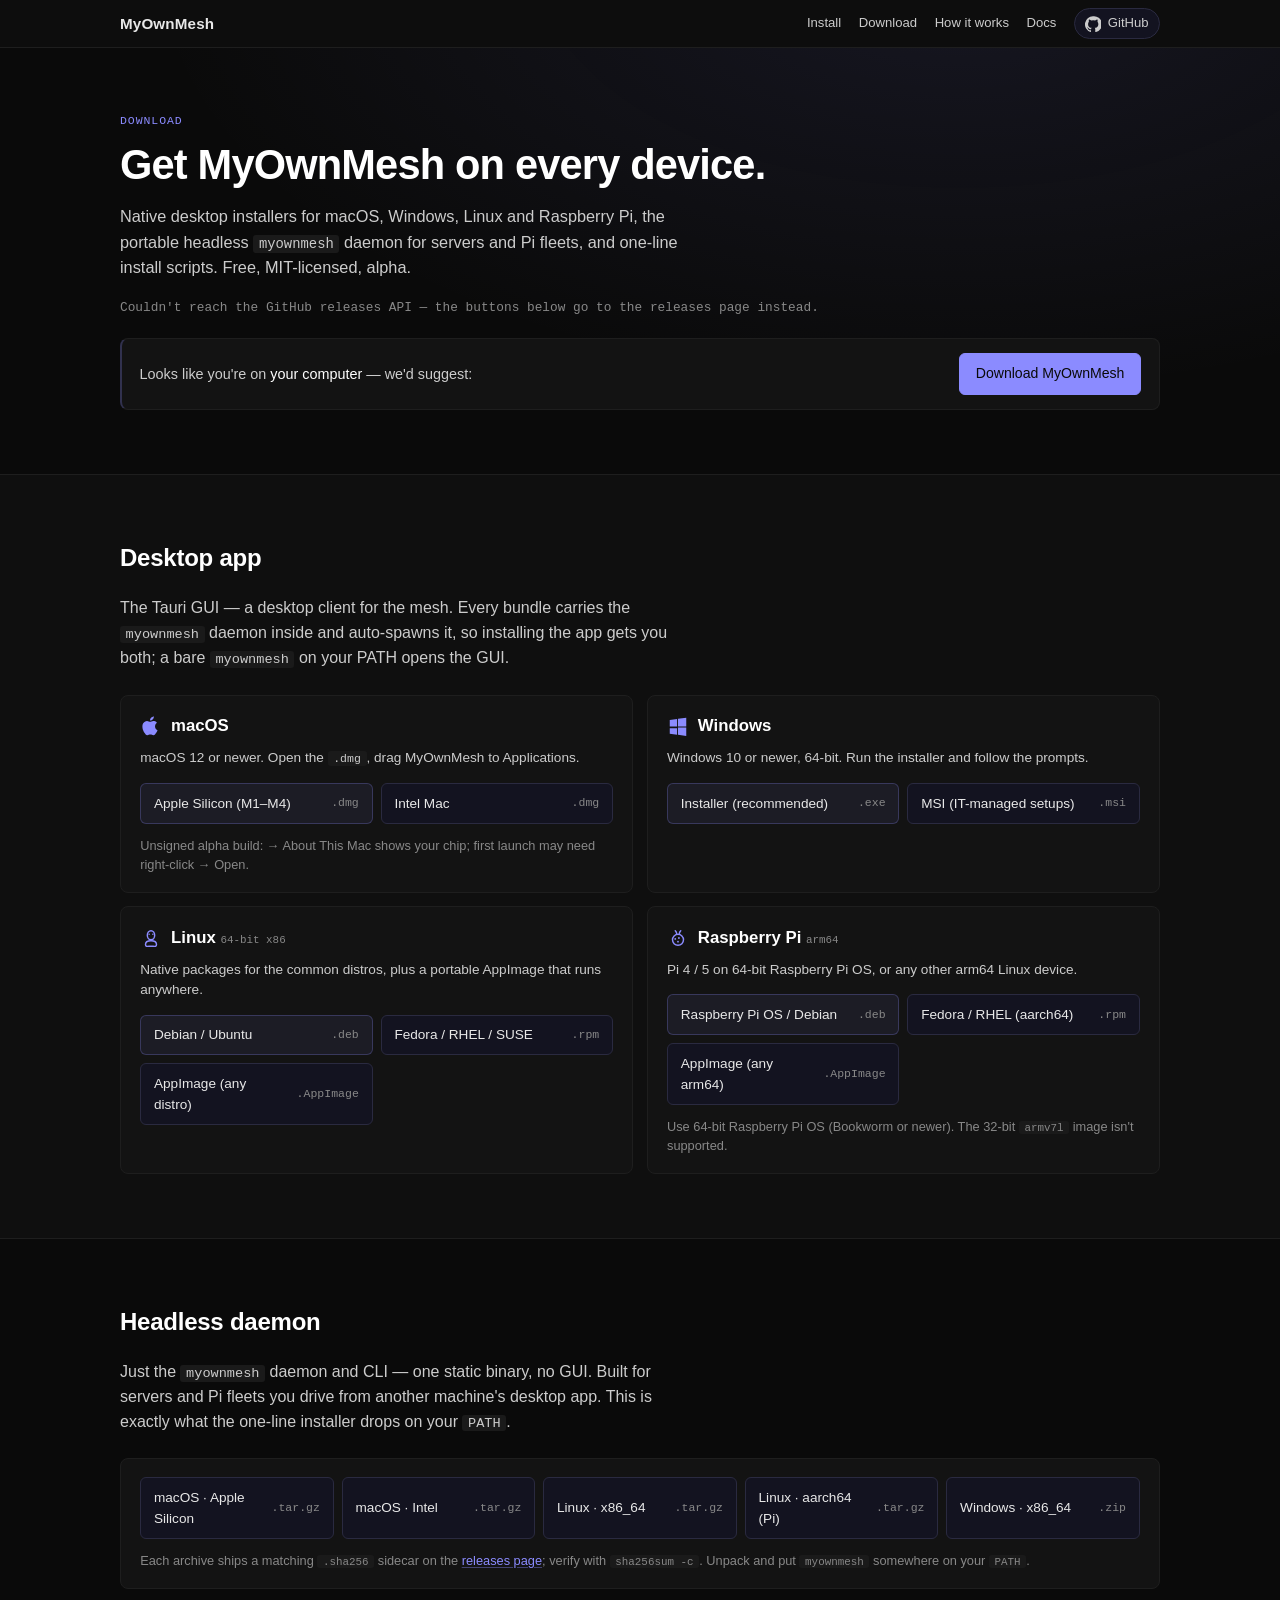
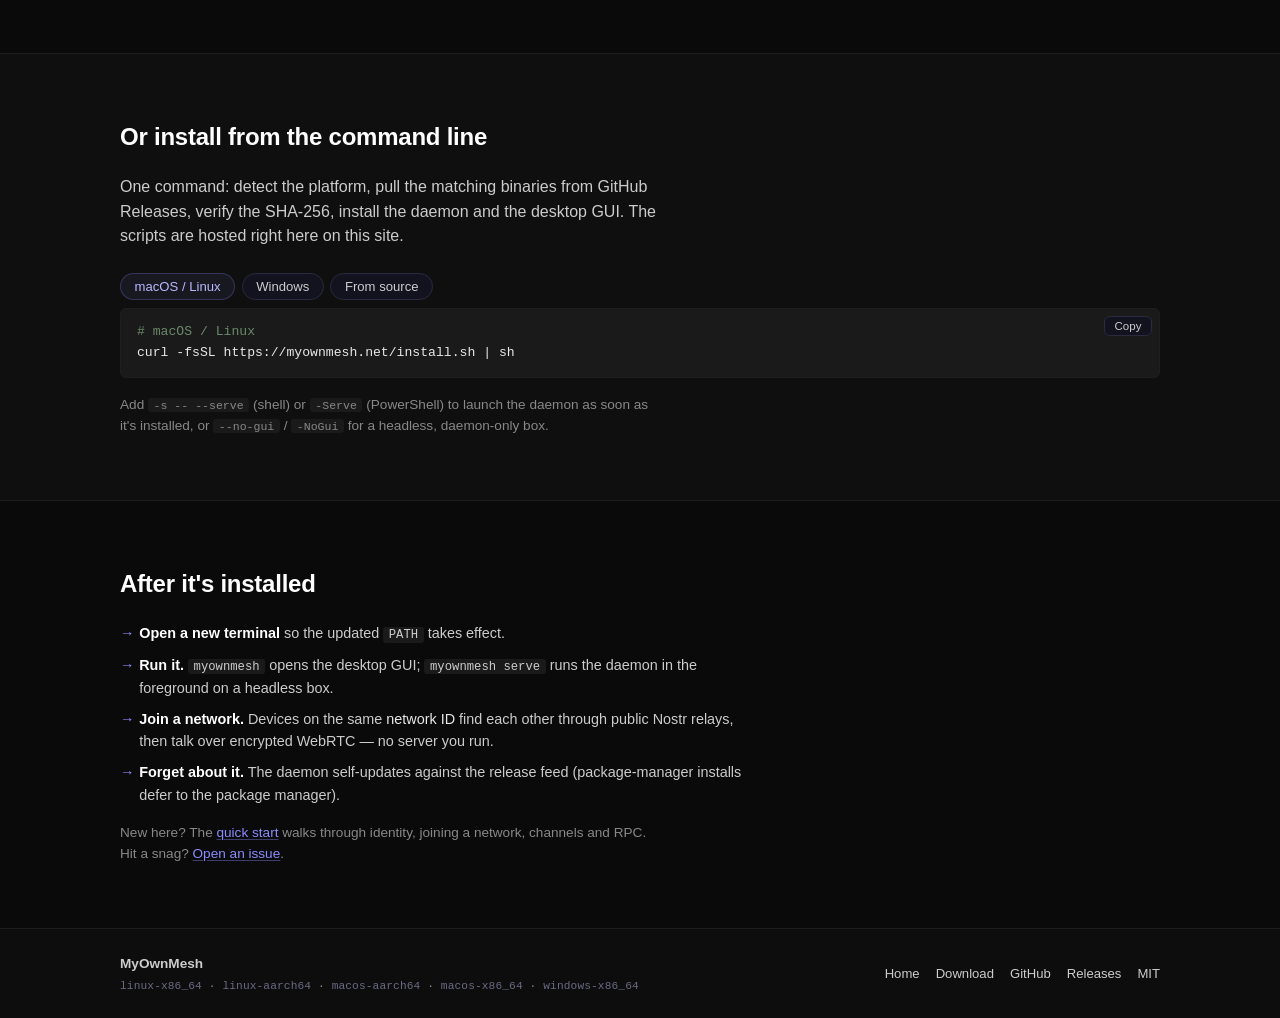
==== download.html @ 67a00783 "Add a downloads page with native installers for every platform Add download.html — a full downloads " ====
<!doctype html>
<html lang="en">
<head>
  <meta charset="utf-8" />
  <meta name="viewport" content="width=device-width, initial-scale=1" />
  <title>Download MyOwnMesh — desktop app &amp; headless daemon</title>
  <meta name="description" content="Native installers for macOS, Windows, Linux and Raspberry Pi, plus the portable myownmesh daemon binary and one-line install scripts. Free and MIT-licensed." />
  <link rel="stylesheet" href="styles.css?v=3" />
  <meta property="og:title" content="Download MyOwnMesh" />
  <meta property="og:description" content="Desktop installers for macOS, Windows, Linux and Raspberry Pi, the portable headless daemon, and one-line install scripts." />
  <meta property="og:type" content="website" />
  <meta property="og:url" content="https://myownmesh.net/download.html" />
  <meta name="theme-color" content="#0f0f0f" />
</head>
<body>
  <header class="topbar">
    <div class="topbar-inner">
      <a class="brand" href="/">MyOwnMesh</a>
      <nav class="topnav">
        <a href="/#install">Install</a>
        <a href="/download.html" aria-current="page">Download</a>
        <a href="/#how">How it works</a>
        <a href="/#docs">Docs</a>
        <a class="gh" href="https://github.com/mrjeeves/MyOwnMesh" aria-label="GitHub repository">
          <svg viewBox="0 0 24 24" width="16" height="16" aria-hidden="true">
            <path fill="currentColor" d="M12 .5a12 12 0 0 0-3.8 23.4c.6.1.8-.3.8-.6v-2c-3.3.7-4-1.6-4-1.6-.6-1.4-1.4-1.8-1.4-1.8-1.1-.8.1-.8.1-.8 1.2.1 1.9 1.3 1.9 1.3 1.1 1.9 2.9 1.3 3.6 1 .1-.8.4-1.3.8-1.6-2.6-.3-5.4-1.3-5.4-5.9 0-1.3.5-2.4 1.3-3.2-.1-.3-.6-1.6.1-3.3 0 0 1-.3 3.3 1.2a11.4 11.4 0 0 1 6 0c2.3-1.5 3.3-1.2 3.3-1.2.7 1.7.2 3 .1 3.3.8.8 1.3 1.9 1.3 3.2 0 4.6-2.8 5.6-5.4 5.9.4.4.8 1.1.8 2.3v3.4c0 .3.2.7.8.6A12 12 0 0 0 12 .5"/>
          </svg>
          <span>GitHub</span>
        </a>
      </nav>
    </div>
  </header>

  <main>
    <section class="dl-head">
      <div class="inner">
        <div class="dl-eyebrow">Download</div>
        <h1>Get MyOwnMesh on every device.</h1>
        <p class="lede">
          Native desktop installers for macOS, Windows, Linux and
          Raspberry Pi, the portable headless <code>myownmesh</code>
          daemon for servers and Pi fleets, and one-line install
          scripts. Free, MIT-licensed, alpha.
        </p>
        <p class="release-info" id="release-info">Loading the latest release…</p>
        <div class="suggested" id="suggested" hidden>
          <span class="suggested-label">Looks like you're on
            <span id="suggested-os">your computer</span> — we'd suggest:</span>
          <a class="btn primary" id="suggested-btn" href="https://github.com/mrjeeves/MyOwnMesh/releases/latest">Download MyOwnMesh</a>
        </div>
      </div>
    </section>

    <section class="dl-section"
             data-repo="mrjeeves/MyOwnMesh"
             data-release-url="https://github.com/mrjeeves/MyOwnMesh/releases/latest">
      <div class="inner">
        <h2>Desktop app</h2>
        <p class="section-lede">
          The Tauri GUI — a desktop client for the mesh. Every bundle
          carries the <code>myownmesh</code> daemon inside and
          auto-spawns it, so installing the app gets you both; a bare
          <code>myownmesh</code> on your PATH opens the GUI.
        </p>

        <div class="dl-grid">
          <article class="dl-platform">
            <header>
              <span class="dl-ico" aria-hidden="true">
                <svg viewBox="0 0 24 24" width="22" height="22" fill="currentColor"><path d="M16.4 12.2c0-2.5 2-3.7 2.1-3.8-1.2-1.7-3-1.9-3.7-1.9-1.6-.2-3 .9-3.8.9s-2-.9-3.3-.9c-1.7 0-3.3 1-4.2 2.6-1.8 3.1-.5 7.7 1.3 10.3.9 1.3 1.9 2.7 3.2 2.6 1.3-.1 1.8-.8 3.3-.8s2 .8 3.3.8c1.4 0 2.3-1.3 3.1-2.6.9-1.4 1.3-2.8 1.4-2.9-.1-.1-2.7-1-2.7-4.3zM14 4.7c.7-.8 1.2-2 1.1-3.1-1 0-2.3.7-3 1.5-.7.7-1.3 1.9-1.1 3 1.1.1 2.3-.6 3-1.4z"/></svg>
              </span>
              <h3>macOS</h3>
              <p class="dl-req">macOS 12 or newer. Open the <code>.dmg</code>, drag MyOwnMesh to Applications.</p>
            </header>
            <div class="dl-row">
              <a class="dl-btn dl-btn-primary" data-asset-pattern="MyOwnMesh_[0-9.]+_aarch64\.dmg$" href="https://github.com/mrjeeves/MyOwnMesh/releases/latest">
                <span class="dl-btn-title">Apple Silicon (M1–M4)</span>
                <span class="dl-btn-file">.dmg</span>
              </a>
              <a class="dl-btn" data-asset-pattern="MyOwnMesh_[0-9.]+_x64\.dmg$" href="https://github.com/mrjeeves/MyOwnMesh/releases/latest">
                <span class="dl-btn-title">Intel Mac</span>
                <span class="dl-btn-file">.dmg</span>
              </a>
            </div>
            <p class="dl-tip">Unsigned alpha build:  → About This Mac shows your chip; first launch may need right-click → Open.</p>
          </article>

          <article class="dl-platform">
            <header>
              <span class="dl-ico" aria-hidden="true">
                <svg viewBox="0 0 24 24" width="22" height="22" fill="currentColor"><path d="M3 5.5l8-1.1v8.1H3V5.5zM3 14.5h8v7.1l-8-1.1v-6zM12 4.2l9-1.2v9.5h-9V4.2zM12 13.5h9v9.3l-9-1.2v-8.1z"/></svg>
              </span>
              <h3>Windows</h3>
              <p class="dl-req">Windows 10 or newer, 64-bit. Run the installer and follow the prompts.</p>
            </header>
            <div class="dl-row">
              <a class="dl-btn dl-btn-primary" data-asset-pattern="MyOwnMesh_[0-9.]+_x64-setup\.exe$" href="https://github.com/mrjeeves/MyOwnMesh/releases/latest">
                <span class="dl-btn-title">Installer (recommended)</span>
                <span class="dl-btn-file">.exe</span>
              </a>
              <a class="dl-btn" data-asset-pattern="MyOwnMesh_[0-9.]+_x64_en-US\.msi$" href="https://github.com/mrjeeves/MyOwnMesh/releases/latest">
                <span class="dl-btn-title">MSI (IT-managed setups)</span>
                <span class="dl-btn-file">.msi</span>
              </a>
            </div>
          </article>

          <article class="dl-platform">
            <header>
              <span class="dl-ico" aria-hidden="true">
                <svg viewBox="0 0 24 24" width="22" height="22" fill="none" stroke="currentColor" stroke-width="1.6"><ellipse cx="12" cy="9" rx="4" ry="5"/><circle cx="10" cy="8" r="0.8" fill="currentColor" stroke="none"/><circle cx="14" cy="8" r="0.8" fill="currentColor" stroke="none"/><path d="M6 19c0-3 2-4 6-4s6 1 6 4-2 2-6 2-6 1-6-2z" stroke-linejoin="round"/></svg>
              </span>
              <h3>Linux <span class="dl-arch">64-bit x86</span></h3>
              <p class="dl-req">Native packages for the common distros, plus a portable AppImage that runs anywhere.</p>
            </header>
            <div class="dl-row">
              <a class="dl-btn dl-btn-primary" data-asset-pattern="MyOwnMesh_[0-9.]+_amd64\.deb$" href="https://github.com/mrjeeves/MyOwnMesh/releases/latest">
                <span class="dl-btn-title">Debian / Ubuntu</span>
                <span class="dl-btn-file">.deb</span>
              </a>
              <a class="dl-btn" data-asset-pattern="MyOwnMesh-[0-9.]+-[0-9]+\.x86_64\.rpm$" href="https://github.com/mrjeeves/MyOwnMesh/releases/latest">
                <span class="dl-btn-title">Fedora / RHEL / SUSE</span>
                <span class="dl-btn-file">.rpm</span>
              </a>
              <a class="dl-btn" data-asset-pattern="MyOwnMesh_[0-9.]+_amd64\.AppImage$" href="https://github.com/mrjeeves/MyOwnMesh/releases/latest">
                <span class="dl-btn-title">AppImage (any distro)</span>
                <span class="dl-btn-file">.AppImage</span>
              </a>
            </div>
          </article>

          <article class="dl-platform">
            <header>
              <span class="dl-ico" aria-hidden="true">
                <svg viewBox="0 0 24 24" width="22" height="22" fill="none" stroke="currentColor" stroke-width="1.6"><path d="M9 4c1 1 1.5 2 1.5 3M15 4c-1 1-1.5 2-1.5 3" stroke-linecap="round"/><circle cx="12" cy="14" r="6"/><circle cx="9" cy="13" r="1" fill="currentColor" stroke="none"/><circle cx="13" cy="12" r="1" fill="currentColor" stroke="none"/><circle cx="12" cy="16" r="1" fill="currentColor" stroke="none"/></svg>
              </span>
              <h3>Raspberry Pi <span class="dl-arch">arm64</span></h3>
              <p class="dl-req">Pi 4 / 5 on 64-bit Raspberry Pi OS, or any other arm64 Linux device.</p>
            </header>
            <div class="dl-row">
              <a class="dl-btn dl-btn-primary" data-asset-pattern="MyOwnMesh_[0-9.]+_arm64\.deb$" href="https://github.com/mrjeeves/MyOwnMesh/releases/latest">
                <span class="dl-btn-title">Raspberry Pi OS / Debian</span>
                <span class="dl-btn-file">.deb</span>
              </a>
              <a class="dl-btn" data-asset-pattern="MyOwnMesh-[0-9.]+-[0-9]+\.aarch64\.rpm$" href="https://github.com/mrjeeves/MyOwnMesh/releases/latest">
                <span class="dl-btn-title">Fedora / RHEL (aarch64)</span>
                <span class="dl-btn-file">.rpm</span>
              </a>
              <a class="dl-btn" data-asset-pattern="MyOwnMesh_[0-9.]+_aarch64\.AppImage$" href="https://github.com/mrjeeves/MyOwnMesh/releases/latest">
                <span class="dl-btn-title">AppImage (any arm64)</span>
                <span class="dl-btn-file">.AppImage</span>
              </a>
            </div>
            <p class="dl-tip">Use 64-bit Raspberry Pi OS (Bookworm or newer). The 32-bit <code>armv7l</code> image isn't supported.</p>
          </article>
        </div>
      </div>
    </section>

    <section class="dl-section dl-section-alt">
      <div class="inner">
        <h2>Headless daemon</h2>
        <p class="section-lede">
          Just the <code>myownmesh</code> daemon and CLI — one static
          binary, no GUI. Built for servers and Pi fleets you drive from
          another machine's desktop app. This is exactly what the
          one-line installer drops on your <code>PATH</code>.
        </p>
        <article class="dl-platform">
          <div class="dl-row">
            <a class="dl-btn" data-asset-pattern="myownmesh-macos-aarch64\.tar\.gz$" href="https://github.com/mrjeeves/MyOwnMesh/releases/latest">
              <span class="dl-btn-title">macOS · Apple Silicon</span>
              <span class="dl-btn-file">.tar.gz</span>
            </a>
            <a class="dl-btn" data-asset-pattern="myownmesh-macos-x86_64\.tar\.gz$" href="https://github.com/mrjeeves/MyOwnMesh/releases/latest">
              <span class="dl-btn-title">macOS · Intel</span>
              <span class="dl-btn-file">.tar.gz</span>
            </a>
            <a class="dl-btn" data-asset-pattern="myownmesh-linux-x86_64\.tar\.gz$" href="https://github.com/mrjeeves/MyOwnMesh/releases/latest">
              <span class="dl-btn-title">Linux · x86_64</span>
              <span class="dl-btn-file">.tar.gz</span>
            </a>
            <a class="dl-btn" data-asset-pattern="myownmesh-linux-aarch64\.tar\.gz$" href="https://github.com/mrjeeves/MyOwnMesh/releases/latest">
              <span class="dl-btn-title">Linux · aarch64 (Pi)</span>
              <span class="dl-btn-file">.tar.gz</span>
            </a>
            <a class="dl-btn" data-asset-pattern="myownmesh-windows-x86_64\.zip$" href="https://github.com/mrjeeves/MyOwnMesh/releases/latest">
              <span class="dl-btn-title">Windows · x86_64</span>
              <span class="dl-btn-file">.zip</span>
            </a>
          </div>
          <p class="dl-tip">
            Each archive ships a matching <code>.sha256</code> sidecar on
            the <a class="link" href="https://github.com/mrjeeves/MyOwnMesh/releases/latest">releases page</a>;
            verify with <code>sha256sum -c</code>. Unpack and put
            <code>myownmesh</code> somewhere on your <code>PATH</code>.
          </p>
        </article>
      </div>
    </section>

    <section class="dl-section">
      <div class="inner">
        <h2>Or install from the command line</h2>
        <p class="section-lede">
          One command: detect the platform, pull the matching binaries
          from GitHub Releases, verify the SHA-256, install the daemon
          and the desktop GUI. The scripts are hosted right here on this
          site.
        </p>
        <div class="install-tabs" role="tablist" aria-label="Install platform">
          <button type="button" class="tab" data-os="unix" role="tab">macOS / Linux</button>
          <button type="button" class="tab" data-os="windows" role="tab">Windows</button>
          <button type="button" class="tab" data-os="source" role="tab">From source</button>
        </div>
        <div data-os="unix" class="install-snippet active">
          <pre><code><span class="c"># macOS / Linux</span>
curl -fsSL https://myownmesh.net/install.sh | sh</code></pre>
          <button type="button" class="copy-btn" data-copy="curl -fsSL https://myownmesh.net/install.sh | sh" aria-label="Copy install command">Copy</button>
        </div>
        <div data-os="windows" class="install-snippet">
          <pre><code><span class="c"># Windows (PowerShell)</span>
irm https://myownmesh.net/install.ps1 | iex</code></pre>
          <button type="button" class="copy-btn" data-copy="irm https://myownmesh.net/install.ps1 | iex" aria-label="Copy install command">Copy</button>
        </div>
        <div data-os="source" class="install-snippet">
          <pre><code><span class="c"># From source — needs cargo (https://rustup.rs)</span>
git clone https://github.com/mrjeeves/MyOwnMesh
cd MyOwnMesh
cargo install --path crates/myownmesh         <span class="c"># myownmesh on $PATH via ~/.cargo/bin</span></code></pre>
          <button type="button" class="copy-btn" data-copy="git clone https://github.com/mrjeeves/MyOwnMesh &amp;&amp; cd MyOwnMesh &amp;&amp; cargo install --path crates/myownmesh" aria-label="Copy install commands">Copy</button>
        </div>
        <p class="section-foot">
          Add <code>-s -- --serve</code> (shell) or <code>-Serve</code>
          (PowerShell) to launch the daemon as soon as it's installed,
          or <code>--no-gui</code> / <code>-NoGui</code> for a headless,
          daemon-only box.
        </p>
      </div>
    </section>

    <section class="dl-section dl-section-alt">
      <div class="inner">
        <h2>After it's installed</h2>
        <ul class="dl-next">
          <li><strong>Open a new terminal</strong> so the updated <code>PATH</code> takes effect.</li>
          <li><strong>Run it.</strong> <code>myownmesh</code> opens the desktop GUI; <code>myownmesh serve</code> runs the daemon in the foreground on a headless box.</li>
          <li><strong>Join a network.</strong> Devices on the same <em>network ID</em> find each other through public Nostr relays, then talk over encrypted WebRTC — no server you run.</li>
          <li><strong>Forget about it.</strong> The daemon self-updates against the release feed (package-manager installs defer to the package manager).</li>
        </ul>
        <p class="section-foot">
          New here? The
          <a class="link" href="https://github.com/mrjeeves/MyOwnMesh/blob/main/docs/QUICKSTART.md">quick start</a>
          walks through identity, joining a network, channels and RPC.
          Hit a snag?
          <a class="link" href="https://github.com/mrjeeves/MyOwnMesh/issues">Open an issue</a>.
        </p>
      </div>
    </section>
  </main>

  <footer class="foot">
    <div class="foot-inner">
      <div class="foot-brand">
        MyOwnMesh
        <span class="foot-platforms">
          <code>linux-x86_64</code> · <code>linux-aarch64</code> ·
          <code>macos-aarch64</code> · <code>macos-x86_64</code> ·
          <code>windows-x86_64</code>
        </span>
      </div>
      <div class="foot-links">
        <a href="/">Home</a>
        <a href="/download.html">Download</a>
        <a href="https://github.com/mrjeeves/MyOwnMesh">GitHub</a>
        <a href="https://github.com/mrjeeves/MyOwnMesh/releases">Releases</a>
        <a href="https://github.com/mrjeeves/MyOwnMesh/blob/main/LICENSE">MIT</a>
      </div>
    </div>
  </footer>

  <script src="main.js?v=2" defer></script>
</body>
</html>
---- styles.css ----
:root {
  --bg: #0f0f0f;
  --bg-deep: #0a0a0a;
  --bg-bar: #0d0d0d;
  --bg-card: #131313;
  --bg-chip: #131320;
  --bg-code: #1a1a1a;
  --border: #1e1e1e;
  --border-soft: #1a1a1a;
  --border-chip: #2a2a40;
  --border-chip-hover: #4a4a70;
  --text: #e8e8e8;
  --text-strong: #fff;
  --text-mute: #ccc;
  --text-dim: #888;
  --text-faint: #6a6a85;
  --accent: #8b8bff;
  --accent-bright: #b9b9ff;
  --accent-soft: rgba(139, 139, 255, 0.08);
  --accent-soft-border: rgba(139, 139, 255, 0.25);
  --good: #2ea44f;
  --max: 1080px;
  --font: -apple-system, BlinkMacSystemFont, "Segoe UI", sans-serif;
  --mono: ui-monospace, SFMono-Regular, Menlo, monospace;
}

*,
*::before,
*::after {
  box-sizing: border-box;
  margin: 0;
  padding: 0;
}

html {
  scroll-behavior: smooth;
}

body {
  font-family: var(--font);
  background: var(--bg);
  color: var(--text);
  line-height: 1.55;
  -webkit-font-smoothing: antialiased;
  scrollbar-width: auto;
  scrollbar-color: var(--text-faint) var(--bg-code);
}

*::-webkit-scrollbar {
  width: 12px;
  height: 12px;
}
*::-webkit-scrollbar-track {
  background: var(--bg-code);
}
*::-webkit-scrollbar-thumb {
  background: var(--text-faint);
  border-radius: 6px;
  border: 1px solid var(--bg-code);
}

a {
  color: var(--accent);
  text-decoration: none;
}
a:hover {
  color: var(--accent-bright);
}
.link {
  text-decoration: underline;
  text-decoration-color: rgba(139, 139, 255, 0.4);
  text-underline-offset: 2px;
}
.link:hover {
  text-decoration-color: var(--accent-bright);
}

code {
  font-family: var(--mono);
  background: var(--bg-code);
  padding: 0.05rem 0.35rem;
  border-radius: 3px;
  font-size: 0.85em;
}
pre {
  background: var(--bg-code);
  border: 1px solid var(--border);
  border-radius: 6px;
  padding: 0.85rem 1rem;
  overflow-x: auto;
  margin: 0.75rem 0;
  font-size: 0.82rem;
  line-height: 1.55;
}
pre code {
  background: transparent;
  padding: 0;
  border-radius: 0;
  font-size: inherit;
  color: var(--text);
}
.c {
  color: #6a8a6a;
}

/* Top bar */
.topbar {
  position: sticky;
  top: 0;
  z-index: 10;
  background: var(--bg-bar);
  border-bottom: 1px solid var(--border);
  height: 48px;
  display: flex;
  align-items: center;
  backdrop-filter: blur(6px);
}
.topbar-inner {
  width: 100%;
  max-width: var(--max);
  margin: 0 auto;
  padding: 0 1.25rem;
  display: flex;
  align-items: center;
  gap: 1rem;
}
.brand {
  font-size: 0.95rem;
  font-weight: 600;
  letter-spacing: 0.01em;
  color: var(--text);
}
.topnav {
  margin-left: auto;
  display: flex;
  align-items: center;
  gap: 1.1rem;
  font-size: 0.82rem;
}
.topnav a {
  color: var(--text-mute);
}
.topnav a:hover {
  color: var(--text-strong);
}
.topnav .gh {
  display: inline-flex;
  align-items: center;
  gap: 0.4rem;
  background: var(--bg-chip);
  border: 1px solid var(--border-chip);
  padding: 0.25rem 0.65rem;
  border-radius: 999px;
}
.topnav .gh:hover {
  border-color: var(--border-chip-hover);
}

@media (max-width: 720px) {
  .topnav a:not(.gh) {
    display: none;
  }
}

main {
  display: block;
}

section .inner,
.hero-inner,
.foot-inner {
  max-width: var(--max);
  margin: 0 auto;
  padding: 0 1.25rem;
}

section {
  padding: 4rem 0;
  border-bottom: 1px solid var(--border);
}
section h2 {
  font-size: 1.5rem;
  font-weight: 600;
  margin-bottom: 1.25rem;
  color: var(--text-strong);
  letter-spacing: -0.01em;
}
.section-lede {
  color: var(--text-mute);
  margin-bottom: 1.5rem;
  max-width: 62ch;
}
.section-foot {
  color: var(--text-dim);
  font-size: 0.85rem;
  margin-top: 1rem;
  max-width: 70ch;
}

/* Hero */
.hero {
  padding: 5.5rem 0 4.5rem;
  background:
    radial-gradient(ellipse at 70% -10%, rgba(139, 139, 255, 0.12), transparent 60%),
    radial-gradient(ellipse at 10% 110%, rgba(139, 139, 255, 0.06), transparent 50%),
    var(--bg-deep);
}
.hero h1 {
  font-size: clamp(2rem, 5vw, 3.1rem);
  line-height: 1.1;
  font-weight: 600;
  color: var(--text-strong);
  letter-spacing: -0.02em;
  margin-bottom: 1.25rem;
}
.hero .lede {
  font-size: 1.05rem;
  color: var(--text-mute);
  max-width: 64ch;
  margin-bottom: 1rem;
}
.hero .lede + .lede {
  margin-bottom: 1.75rem;
}
.hero .lede em {
  color: var(--text-strong);
  font-style: normal;
  font-weight: 500;
}
.cta-row {
  display: flex;
  flex-wrap: wrap;
  gap: 0.65rem;
  margin-bottom: 1.5rem;
}
.btn {
  display: inline-flex;
  align-items: center;
  gap: 0.4rem;
  padding: 0.55rem 1rem;
  border-radius: 6px;
  font-size: 0.88rem;
  font-weight: 500;
  cursor: pointer;
  border: 1px solid transparent;
  transition: background 120ms ease, border-color 120ms ease, color 120ms ease;
}
.btn.primary {
  background: var(--accent);
  color: #0a0a0a;
  border-color: var(--accent);
}
.btn.primary:hover {
  background: var(--accent-bright);
  border-color: var(--accent-bright);
  color: #0a0a0a;
}
.btn.ghost {
  background: transparent;
  color: var(--text);
  border-color: var(--border-chip);
}
.btn.ghost:hover {
  border-color: var(--border-chip-hover);
  color: var(--text-strong);
}
.badge-row {
  display: flex;
  flex-wrap: wrap;
  gap: 0.4rem;
  margin-top: 0.5rem;
}
.badge {
  font-size: 0.7rem;
  padding: 0.2rem 0.55rem;
  background: var(--bg-chip);
  border: 1px solid var(--border-chip);
  border-radius: 999px;
  color: var(--text-mute);
  font-family: var(--mono);
  letter-spacing: 0.01em;
}

/* Install */
.install-tabs {
  display: flex;
  gap: 0.4rem;
  margin: 0.5rem 0 0.25rem;
  flex-wrap: wrap;
}
.install-tabs .tab {
  font-family: var(--font);
  font-size: 0.82rem;
  color: var(--text-mute);
  background: var(--bg-chip);
  border: 1px solid var(--border-chip);
  border-radius: 999px;
  padding: 0.3rem 0.85rem;
  cursor: pointer;
  transition: border-color 120ms ease, color 120ms ease, background 120ms ease;
}
.install-tabs .tab:hover {
  border-color: var(--border-chip-hover);
  color: var(--text-strong);
}
.install-tabs .tab.active {
  background: var(--accent-soft);
  border-color: var(--accent-soft-border);
  color: var(--accent-bright);
}
.install-snippet {
  display: none;
  position: relative;
  margin: 0.5rem 0 0.25rem;
}
.install-snippet.active {
  display: block;
}
.install-snippet pre {
  margin: 0;
  padding-right: 4.5rem;
}
.copy-btn {
  position: absolute;
  top: 0.5rem;
  right: 0.5rem;
  font-family: var(--font);
  font-size: 0.72rem;
  color: var(--text-mute);
  background: var(--bg-chip);
  border: 1px solid var(--border-chip);
  border-radius: 6px;
  padding: 0.2rem 0.6rem;
  cursor: pointer;
  transition: border-color 120ms ease, color 120ms ease, background 120ms ease;
}
.copy-btn:hover {
  border-color: var(--border-chip-hover);
  color: var(--text-strong);
}
.copy-btn.copied {
  color: var(--good);
  border-color: var(--good);
}

/* Use cases */
.use-grid {
  display: grid;
  grid-template-columns: repeat(3, minmax(0, 1fr));
  gap: 0.85rem;
}
@media (max-width: 860px) {
  .use-grid {
    grid-template-columns: 1fr;
  }
}
.use {
  background: var(--bg-card);
  border: 1px solid var(--border);
  border-radius: 8px;
  padding: 1.1rem 1.2rem;
  display: flex;
  flex-direction: column;
}
.use-tag {
  display: inline-block;
  align-self: flex-start;
  font-family: var(--mono);
  font-size: 0.65rem;
  text-transform: uppercase;
  color: var(--accent);
  background: var(--accent-soft);
  border: 1px solid var(--accent-soft-border);
  padding: 0.1rem 0.5rem;
  border-radius: 999px;
  margin-bottom: 0.6rem;
  letter-spacing: 0.08em;
}
.use h3 {
  font-size: 1rem;
  font-weight: 600;
  color: var(--text-strong);
  margin-bottom: 0.5rem;
  line-height: 1.3;
}
.use p {
  font-size: 0.88rem;
  color: var(--text-mute);
  line-height: 1.6;
}

/* How it works */
.how-grid {
  display: grid;
  grid-template-columns: repeat(2, minmax(0, 1fr));
  gap: 0.85rem;
}
@media (max-width: 760px) {
  .how-grid {
    grid-template-columns: 1fr;
  }
}
.how-card {
  background: var(--bg-card);
  border: 1px solid var(--border);
  border-radius: 8px;
  padding: 1.1rem 1.2rem;
  position: relative;
}
.how-step {
  position: absolute;
  top: 0.9rem;
  right: 1rem;
  font-family: var(--mono);
  font-size: 1.4rem;
  color: var(--text-faint);
  line-height: 1;
}
.how-card h3 {
  font-size: 0.95rem;
  font-weight: 600;
  color: var(--text-strong);
  margin-bottom: 0.5rem;
  padding-right: 1.5rem;
}
.how-card p {
  font-size: 0.88rem;
  color: var(--text-mute);
  line-height: 1.6;
}

/* Personas */
.persona-grid {
  display: grid;
  grid-template-columns: repeat(3, minmax(0, 1fr));
  gap: 0.85rem;
}
@media (max-width: 760px) {
  .persona-grid {
    grid-template-columns: 1fr;
  }
}
.persona {
  background: var(--bg-card);
  border: 1px solid var(--border);
  border-radius: 8px;
  padding: 1rem 1.1rem;
}
.persona-tag {
  display: inline-block;
  font-family: var(--mono);
  font-size: 0.65rem;
  text-transform: uppercase;
  color: var(--accent);
  background: var(--accent-soft);
  border: 1px solid var(--accent-soft-border);
  padding: 0.1rem 0.5rem;
  border-radius: 999px;
  margin-bottom: 0.6rem;
  letter-spacing: 0.08em;
}
.persona-name {
  font-size: 0.95rem;
  font-weight: 600;
  color: var(--text-strong);
  margin-bottom: 0.35rem;
}
.persona-name code {
  background: transparent;
  padding: 0;
  font-size: 1em;
}
.persona-desc {
  color: var(--text-mute);
  font-size: 0.88rem;
  margin-bottom: 0.75rem;
}
.persona-path {
  font-family: var(--mono);
  font-size: 0.72rem;
  color: var(--text-dim);
}
.persona-foot {
  color: var(--text-dim);
  font-size: 0.88rem;
  margin-top: 1rem;
  max-width: 72ch;
}

/* Status — honest about what's not built */
.status-grid {
  display: grid;
  grid-template-columns: repeat(2, minmax(0, 1fr));
  gap: 0.7rem;
}
@media (max-width: 760px) {
  .status-grid {
    grid-template-columns: 1fr;
  }
}
.status-item {
  background: var(--bg-card);
  border: 1px solid var(--border);
  border-left: 2px solid var(--accent-soft-border);
  border-radius: 6px;
  padding: 0.85rem 1rem;
}
.status-label {
  font-family: var(--mono);
  font-size: 0.7rem;
  text-transform: uppercase;
  letter-spacing: 0.06em;
  color: var(--text-faint);
  margin-bottom: 0.3rem;
}
.status-value {
  color: var(--text-mute);
  font-size: 0.88rem;
  line-height: 1.55;
}

/* Docs */
.doc-grid {
  display: grid;
  grid-template-columns: repeat(auto-fit, minmax(240px, 1fr));
  gap: 0.7rem;
}
.doc {
  display: block;
  background: var(--bg-card);
  border: 1px solid var(--border);
  border-radius: 8px;
  padding: 0.9rem 1rem;
  color: var(--text);
  transition: border-color 120ms ease, background 120ms ease;
}
.doc:hover {
  border-color: var(--border-chip-hover);
  background: #181828;
  color: var(--text);
}
.doc-name {
  font-family: var(--mono);
  font-size: 0.78rem;
  color: var(--accent);
  margin-bottom: 0.3rem;
  letter-spacing: 0.02em;
}
.doc:hover .doc-name {
  color: var(--accent-bright);
}
.doc-desc {
  font-size: 0.82rem;
  color: var(--text-mute);
  line-height: 1.5;
}

/* Footer */
.foot {
  background: var(--bg-bar);
  border-top: 1px solid var(--border);
  padding: 1.5rem 0;
}
.foot-inner {
  display: flex;
  align-items: center;
  justify-content: space-between;
  flex-wrap: wrap;
  gap: 0.75rem;
}
.foot-brand {
  font-size: 0.85rem;
  color: var(--text-mute);
  font-weight: 600;
  display: flex;
  flex-direction: column;
  gap: 0.25rem;
}
.foot-platforms {
  font-family: var(--mono);
  font-size: 0.7rem;
  color: var(--text-dim);
  font-weight: 400;
  letter-spacing: 0.01em;
}
.foot-platforms code {
  background: transparent;
  padding: 0;
  font-size: 1em;
  color: var(--text-faint);
}
.foot-links {
  display: flex;
  gap: 1rem;
  font-size: 0.82rem;
  flex-wrap: wrap;
}
.foot-links a {
  color: var(--text-mute);
}
.foot-links a:hover {
  color: var(--text-strong);
}

/* Download page */
.dl-head {
  background:
    radial-gradient(ellipse at 75% -20%, rgba(139, 139, 255, 0.1), transparent 60%),
    var(--bg-deep);
}
.dl-eyebrow {
  font-family: var(--mono);
  font-size: 0.72rem;
  text-transform: uppercase;
  letter-spacing: 0.08em;
  color: var(--accent);
  margin-bottom: 0.75rem;
}
.dl-head h1 {
  font-size: clamp(1.8rem, 4vw, 2.6rem);
  line-height: 1.12;
  font-weight: 600;
  color: var(--text-strong);
  letter-spacing: -0.02em;
  margin-bottom: 1rem;
}
.dl-head .lede {
  font-size: 1.02rem;
  color: var(--text-mute);
  max-width: 64ch;
}
.release-info {
  margin-top: 1.1rem;
  font-family: var(--mono);
  font-size: 0.8rem;
  color: var(--text-dim);
}
.suggested {
  margin-top: 1.25rem;
  padding: 0.9rem 1.1rem;
  background: var(--bg-card);
  border: 1px solid var(--border);
  border-left: 2px solid var(--accent-soft-border);
  border-radius: 8px;
  display: flex;
  flex-wrap: wrap;
  align-items: center;
  gap: 0.85rem;
}
.suggested-label {
  color: var(--text-mute);
  font-size: 0.9rem;
}
.suggested-label span {
  color: var(--text-strong);
}
.suggested .btn {
  margin-left: auto;
}

.dl-section-alt {
  background: var(--bg-deep);
}
.dl-grid {
  display: grid;
  grid-template-columns: repeat(2, minmax(0, 1fr));
  gap: 0.85rem;
}
@media (max-width: 760px) {
  .dl-grid {
    grid-template-columns: 1fr;
  }
}
.dl-platform {
  background: var(--bg-card);
  border: 1px solid var(--border);
  border-radius: 8px;
  padding: 1.1rem 1.2rem;
}
.dl-platform header {
  display: flex;
  flex-wrap: wrap;
  align-items: center;
  gap: 0.55rem;
  margin-bottom: 0.9rem;
}
.dl-ico {
  display: inline-flex;
  color: var(--accent);
}
.dl-platform h3 {
  font-size: 1.05rem;
  font-weight: 600;
  color: var(--text-strong);
}
.dl-arch {
  font-family: var(--mono);
  font-size: 0.68rem;
  color: var(--text-dim);
  font-weight: 400;
}
.dl-req {
  flex-basis: 100%;
  margin: 0;
  color: var(--text-mute);
  font-size: 0.85rem;
  line-height: 1.5;
}
.dl-row {
  display: grid;
  grid-template-columns: repeat(auto-fit, minmax(190px, 1fr));
  gap: 0.5rem;
}
.dl-btn {
  display: flex;
  align-items: center;
  justify-content: space-between;
  gap: 0.75rem;
  background: var(--bg-chip);
  border: 1px solid var(--border-chip);
  border-radius: 6px;
  padding: 0.55rem 0.8rem;
  color: var(--text);
  transition: border-color 120ms ease, background 120ms ease, color 120ms ease;
}
.dl-btn:hover {
  border-color: var(--border-chip-hover);
  background: #181828;
  color: var(--text-strong);
}
.dl-btn-primary {
  background: var(--accent-soft);
  border-color: var(--accent-soft-border);
}
.dl-btn-primary:hover {
  border-color: var(--accent);
}
.dl-btn-title {
  font-size: 0.85rem;
  font-weight: 500;
}
.dl-btn-file {
  font-family: var(--mono);
  font-size: 0.72rem;
  color: var(--text-dim);
  white-space: nowrap;
}
.dl-btn:hover .dl-btn-file {
  color: var(--text-mute);
}
.dl-tip {
  margin-top: 0.75rem;
  color: var(--text-dim);
  font-size: 0.8rem;
  line-height: 1.5;
}
.dl-next {
  list-style: none;
  display: grid;
  gap: 0.55rem;
  max-width: 72ch;
}
.dl-next li {
  position: relative;
  padding-left: 1.2rem;
  color: var(--text-mute);
  font-size: 0.9rem;
  line-height: 1.55;
}
.dl-next li::before {
  content: "→";
  position: absolute;
  left: 0;
  color: var(--accent);
}
.dl-next strong {
  color: var(--text-strong);
  font-weight: 600;
}
.dl-next em {
  color: var(--text);
  font-style: normal;
}

/* Last section seam */
section:last-of-type {
  border-bottom: none;
}
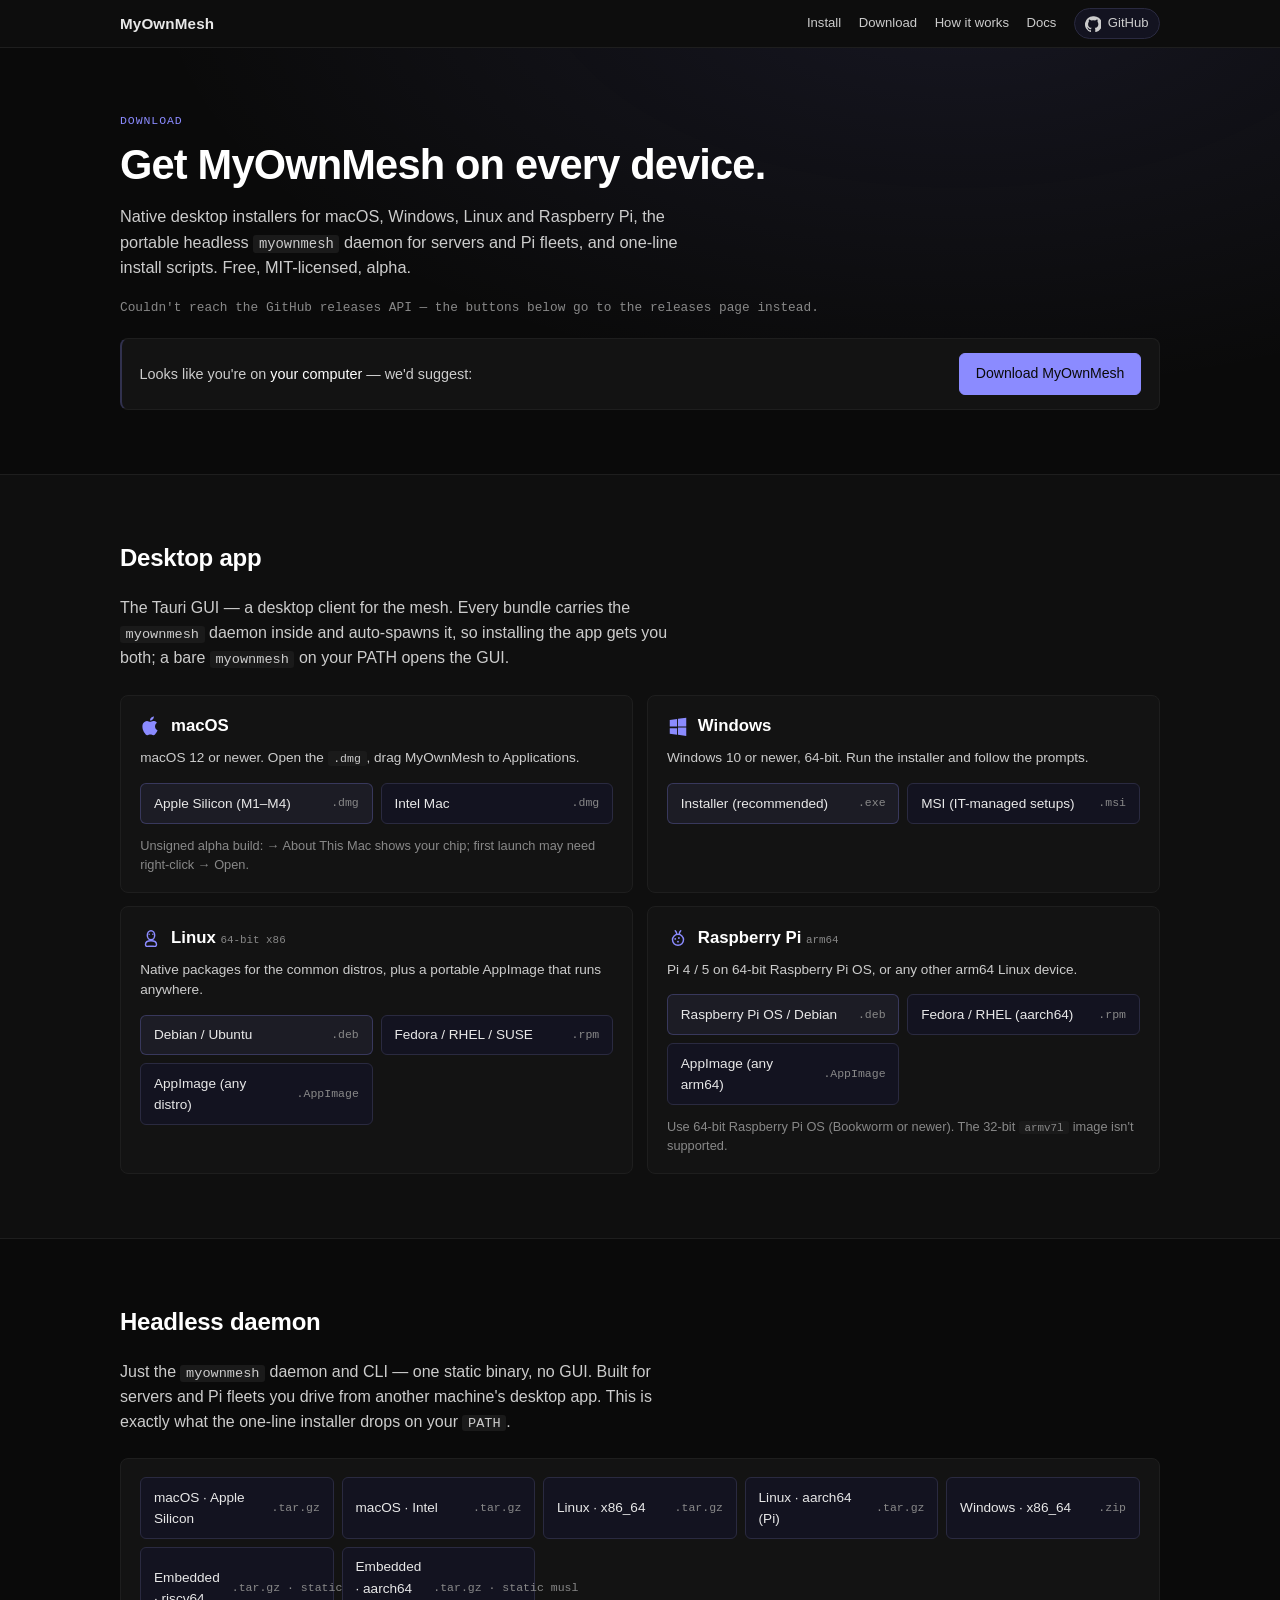
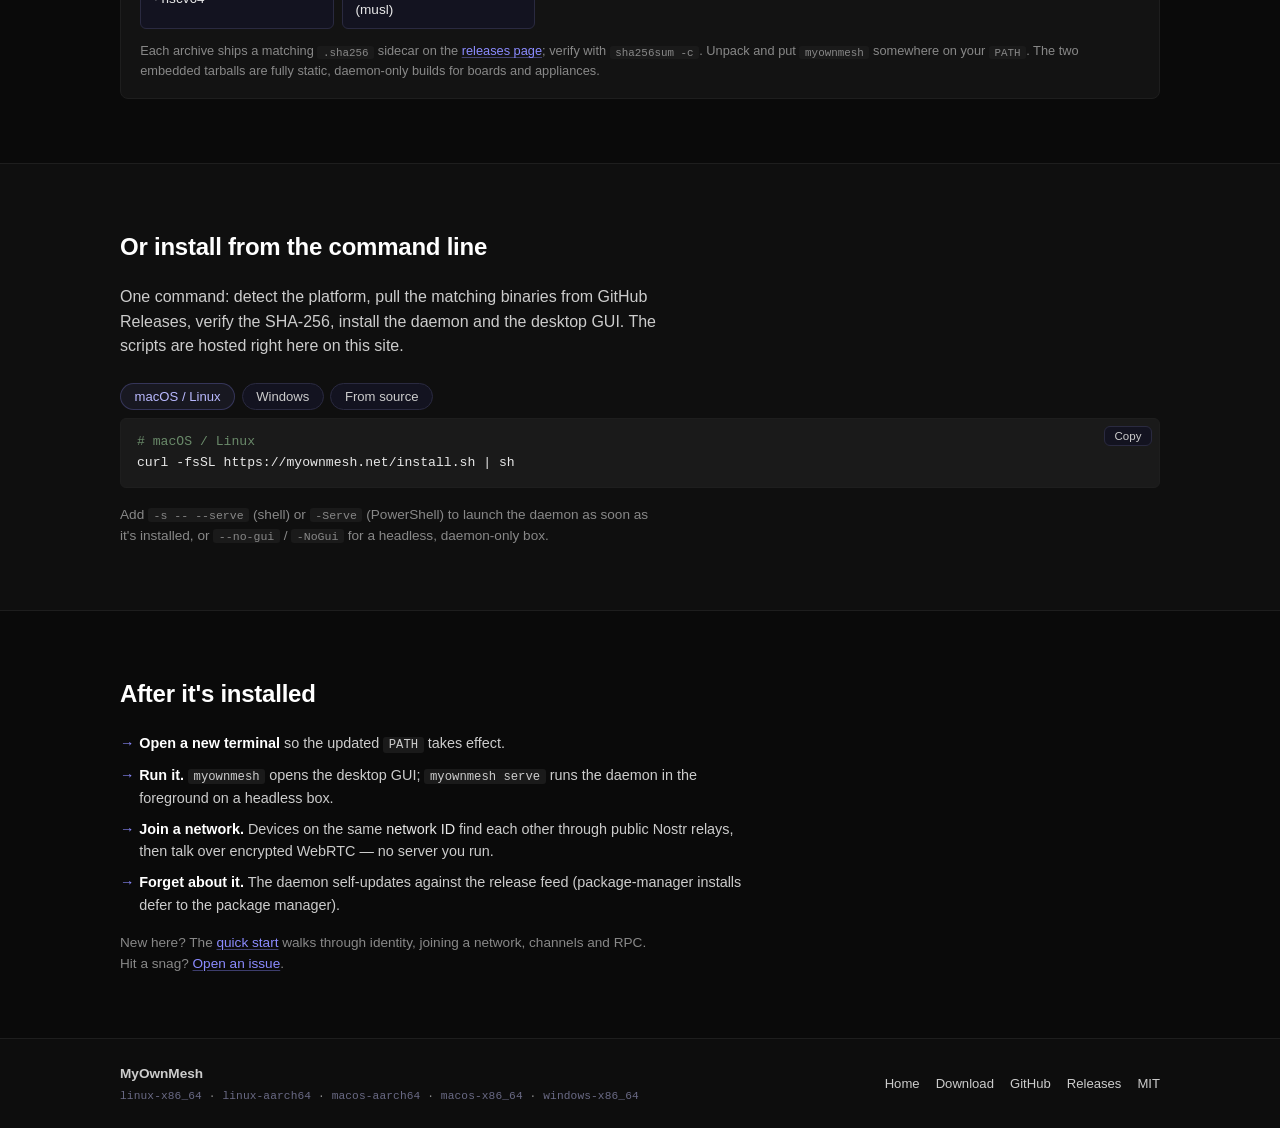
==== commit 05cc7ca7: "Refresh: zeroconf discovery front and center, with a live hero LAN panel The site said "No DNS-SD" w" ====
--- a/download.html
+++ b/download.html
@@ -5,7 +5,7 @@
   <meta name="viewport" content="width=device-width, initial-scale=1" />
   <title>Download MyOwnMesh — desktop app &amp; headless daemon</title>
   <meta name="description" content="Native installers for macOS, Windows, Linux and Raspberry Pi, plus the portable myownmesh daemon binary and one-line install scripts. Free and MIT-licensed." />
-  <link rel="stylesheet" href="styles.css?v=3" />
+  <link rel="stylesheet" href="styles.css?v=5" />
   <meta property="og:title" content="Download MyOwnMesh" />
   <meta property="og:description" content="Desktop installers for macOS, Windows, Linux and Raspberry Pi, the portable headless daemon, and one-line install scripts." />
   <meta property="og:type" content="website" />
@@ -188,12 +188,22 @@
               <span class="dl-btn-title">Windows · x86_64</span>
               <span class="dl-btn-file">.zip</span>
             </a>
+            <a class="dl-btn" data-asset-pattern="myownmesh-linux-riscv64\.tar\.gz$" href="https://github.com/mrjeeves/MyOwnMesh/releases/latest">
+              <span class="dl-btn-title">Embedded · riscv64</span>
+              <span class="dl-btn-file">.tar.gz · static musl</span>
+            </a>
+            <a class="dl-btn" data-asset-pattern="myownmesh-linux-aarch64-musl\.tar\.gz$" href="https://github.com/mrjeeves/MyOwnMesh/releases/latest">
+              <span class="dl-btn-title">Embedded · aarch64 (musl)</span>
+              <span class="dl-btn-file">.tar.gz · static musl</span>
+            </a>
           </div>
           <p class="dl-tip">
             Each archive ships a matching <code>.sha256</code> sidecar on
             the <a class="link" href="https://github.com/mrjeeves/MyOwnMesh/releases/latest">releases page</a>;
             verify with <code>sha256sum -c</code>. Unpack and put
-            <code>myownmesh</code> somewhere on your <code>PATH</code>.
+            <code>myownmesh</code> somewhere on your <code>PATH</code>. The two
+            embedded tarballs are fully static, daemon-only builds for
+            boards and appliances.
           </p>
         </article>
       </div>
--- a/styles.css
+++ b/styles.css
@@ -782,7 +782,394 @@
   font-style: normal;
 }
 
+/* Terminal showcase — show the tools, don't describe them */
+.show {
+  background: var(--bg-deep);
+}
+.term-grid {
+  display: grid;
+  grid-template-columns: repeat(2, minmax(0, 1fr));
+  gap: 0.85rem;
+  margin-top: 0.5rem;
+}
+@media (max-width: 760px) {
+  .term-grid {
+    grid-template-columns: 1fr;
+  }
+}
+.term {
+  background: var(--bg-code);
+  border: 1px solid var(--border);
+  border-radius: 8px;
+  overflow: hidden;
+  display: flex;
+  flex-direction: column;
+}
+.term-bar {
+  display: flex;
+  align-items: center;
+  gap: 0.4rem;
+  padding: 0.5rem 0.75rem;
+  background: #151515;
+  border-bottom: 1px solid var(--border);
+}
+.term-dot {
+  width: 10px;
+  height: 10px;
+  border-radius: 50%;
+  background: #2a2a2a;
+}
+.term-cap {
+  margin-left: 0.5rem;
+  font-family: var(--mono);
+  font-size: 0.72rem;
+  color: var(--text-faint);
+}
+.term-body {
+  margin: 0;
+  padding: 0.9rem 1rem;
+  font-family: var(--mono);
+  font-size: 0.8rem;
+  line-height: 1.7;
+  overflow-x: auto;
+  white-space: pre;
+  color: var(--text-mute);
+}
+.term-body .p {
+  color: var(--accent);
+}
+.term-body .cmd {
+  color: var(--text-strong);
+}
+.term-body .ok,
+.term-body .on {
+  color: var(--good);
+}
+.term-body .v {
+  color: var(--accent-bright);
+}
+.term-body .dim {
+  color: var(--text-dim);
+}
+
+/* Get-it platform row (reuses the download page's chip buttons) */
+.get-row {
+  display: grid;
+  grid-template-columns: repeat(auto-fit, minmax(180px, 1fr));
+  gap: 0.5rem;
+  margin: 0.25rem 0 1rem;
+}
+
 /* Last section seam */
 section:last-of-type {
   border-bottom: none;
 }
+
+/* ════════════════════════════════════════════════════════════════
+   v5 — visual refresh: show the mesh, don't describe it.
+   Hero LAN panel · discovery triptych.
+   ════════════════════════════════════════════════════════════════ */
+
+/* Hero goes two-up when there's room for the LAN panel */
+.hero-inner {
+  display: grid;
+  grid-template-columns: minmax(0, 1fr);
+  gap: 2.75rem;
+  align-items: center;
+}
+@media (min-width: 1000px) {
+  .hero-inner {
+    grid-template-columns: minmax(0, 1.02fr) minmax(0, 0.98fr);
+  }
+  /* Narrower column than the old full-width hero — size the title to it
+     and let it balance into two clean lines. */
+  .hero h1 {
+    font-size: clamp(2.05rem, 2.95vw, 2.6rem);
+  }
+}
+.hero h1 {
+  text-wrap: balance;
+}
+
+/* ---- The LAN panel: devices finding each other, live ---- */
+.mesh-viz {
+  position: relative;
+  height: 430px;
+  background: linear-gradient(180deg, #101018, var(--bg-deep));
+  border: 1px solid var(--border-chip);
+  border-radius: 12px;
+  overflow: hidden;
+  box-shadow: 0 40px 80px -48px rgba(0, 0, 0, 0.9);
+}
+.viz-dots {
+  position: absolute;
+  inset: 0;
+  background-image: radial-gradient(rgba(139, 139, 255, 0.11) 1px, transparent 1px);
+  background-size: 22px 22px;
+}
+.viz-head {
+  position: absolute;
+  top: 0;
+  left: 0;
+  right: 0;
+  display: flex;
+  align-items: center;
+  justify-content: space-between;
+  padding: 0.5rem 0.85rem;
+  border-bottom: 1px solid var(--border);
+  background: rgba(10, 10, 10, 0.72);
+  backdrop-filter: blur(4px);
+  font-family: var(--mono);
+  font-size: 0.64rem;
+  letter-spacing: 0.06em;
+  text-transform: uppercase;
+  color: var(--text-dim);
+  z-index: 5;
+}
+.viz-head .on { color: var(--good); }
+.viz-foot {
+  position: absolute;
+  left: 0;
+  right: 0;
+  bottom: 0;
+  display: flex;
+  align-items: center;
+  justify-content: space-between;
+  gap: 0.75rem;
+  padding: 0.5rem 0.85rem;
+  border-top: 1px solid var(--border);
+  background: rgba(10, 10, 10, 0.72);
+  backdrop-filter: blur(4px);
+  font-family: var(--mono);
+  font-size: 0.64rem;
+  letter-spacing: 0.04em;
+  color: var(--text-dim);
+  z-index: 5;
+  white-space: nowrap;
+  overflow: hidden;
+}
+.viz-foot .hi { color: var(--accent-bright); }
+.viz-wires {
+  position: absolute;
+  inset: 0;
+  width: 100%;
+  height: 100%;
+}
+.viz-wire {
+  stroke: var(--accent);
+  stroke-width: 1.5;
+  fill: none;
+  opacity: 0.42;
+  vector-effect: non-scaling-stroke;
+}
+.viz-flow {
+  stroke: var(--accent-bright);
+  stroke-width: 1.5;
+  fill: none;
+  stroke-dasharray: 2 11;
+  opacity: 0.95;
+  vector-effect: non-scaling-stroke;
+  animation: momFlow 1.25s linear infinite;
+}
+.viz-tether {
+  stroke: var(--text-faint);
+  stroke-width: 1;
+  stroke-dasharray: 3 5;
+  fill: none;
+  opacity: 0.55;
+  vector-effect: non-scaling-stroke;
+}
+@keyframes momFlow {
+  to { stroke-dashoffset: -26; }
+}
+.viz-node {
+  position: absolute;
+  transform: translate(-50%, -50%);
+  display: flex;
+  align-items: center;
+  gap: 0.5rem;
+  background: var(--bg-card);
+  border: 1px solid var(--border-chip);
+  border-radius: 8px;
+  padding: 0.45rem 0.6rem;
+  box-shadow: 0 14px 34px -18px rgba(0, 0, 0, 0.95);
+  z-index: 3;
+}
+.viz-node.is-new { border-color: var(--accent-soft-border); }
+.viz-node .ico {
+  display: grid;
+  place-items: center;
+  color: var(--accent);
+  flex-shrink: 0;
+}
+.viz-node .nm {
+  font-size: 0.76rem;
+  font-weight: 600;
+  color: var(--text-strong);
+  line-height: 1.25;
+  white-space: nowrap;
+}
+.viz-node .st {
+  font-family: var(--mono);
+  font-size: 0.6rem;
+  color: var(--text-dim);
+  line-height: 1.3;
+  white-space: nowrap;
+}
+.viz-node .st .on { color: var(--good); }
+.viz-node .st .nw { color: var(--accent-bright); }
+.viz-ping {
+  position: absolute;
+  transform: translate(-50%, -50%);
+  width: 12px;
+  height: 12px;
+  border-radius: 50%;
+  border: 1.5px solid var(--accent);
+  opacity: 0;
+  z-index: 1;
+  animation: momPing 3.4s ease-out infinite;
+  pointer-events: none;
+}
+@keyframes momPing {
+  0%   { width: 12px;  height: 12px;  opacity: 0.85; }
+  70%  { opacity: 0.12; }
+  100% { width: 340px; height: 340px; opacity: 0; }
+}
+.viz-record {
+  position: absolute;
+  transform: translate(-50%, -50%);
+  background: rgba(12, 12, 18, 0.94);
+  border: 1px solid var(--accent-soft-border);
+  border-radius: 8px;
+  padding: 0.55rem 0.75rem;
+  font-family: var(--mono);
+  font-size: 0.66rem;
+  line-height: 1.75;
+  color: var(--text-mute);
+  z-index: 4;
+  box-shadow: 0 0 30px rgba(139, 139, 255, 0.14), 0 18px 40px -20px rgba(0, 0, 0, 0.9);
+  white-space: nowrap;
+}
+.viz-record .rr-name {
+  color: var(--accent-bright);
+  font-size: 0.7rem;
+}
+.viz-record .rr-k { color: var(--text-faint); }
+.viz-record .rr-v { color: var(--text); }
+.viz-lat {
+  position: absolute;
+  transform: translate(-50%, -50%);
+  background: var(--bg-deep);
+  border: 1px solid var(--border-chip);
+  border-radius: 999px;
+  padding: 0.14rem 0.55rem;
+  font-family: var(--mono);
+  font-size: 0.62rem;
+  color: var(--text-mute);
+  z-index: 4;
+  white-space: nowrap;
+}
+.viz-lat .on { color: var(--good); }
+
+/* ---- "New" pill ---- */
+.new-chip {
+  display: inline-block;
+  font-family: var(--mono);
+  font-size: 0.6rem;
+  font-weight: 700;
+  letter-spacing: 0.12em;
+  text-transform: uppercase;
+  color: #0a0a0a;
+  background: var(--accent);
+  border-radius: 999px;
+  padding: 0.14rem 0.55rem;
+  vertical-align: 0.35em;
+  margin-left: 0.5rem;
+}
+
+/* ---- Discovery triptych ---- */
+.disc-grid {
+  display: grid;
+  grid-template-columns: repeat(3, minmax(0, 1fr));
+  gap: 0.85rem;
+}
+@media (max-width: 900px) {
+  .disc-grid { grid-template-columns: 1fr; }
+}
+.disc {
+  background: var(--bg-card);
+  border: 1px solid var(--border);
+  border-radius: 10px;
+  overflow: hidden;
+  display: flex;
+  flex-direction: column;
+}
+.disc.is-new { border-color: var(--accent-soft-border); }
+.disc-stage {
+  position: relative;
+  height: 158px;
+  background:
+    radial-gradient(rgba(139, 139, 255, 0.08) 1px, transparent 1px) 0 0 / 20px 20px,
+    var(--bg-deep);
+  border-bottom: 1px solid var(--border);
+}
+.disc-stage svg {
+  position: absolute;
+  inset: 0;
+  width: 100%;
+  height: 100%;
+}
+.disc-body {
+  padding: 1rem 1.1rem 1.1rem;
+  display: flex;
+  flex-direction: column;
+  gap: 0.5rem;
+  flex: 1;
+}
+.disc-body h3 {
+  font-size: 0.98rem;
+  font-weight: 600;
+  color: var(--text-strong);
+}
+.disc-body p {
+  font-size: 0.86rem;
+  color: var(--text-mute);
+  line-height: 1.6;
+}
+.disc-conf {
+  margin-top: auto;
+  font-family: var(--mono);
+  font-size: 0.68rem;
+  color: var(--text-dim);
+  background: var(--bg-code);
+  border: 1px solid var(--border-soft);
+  border-radius: 6px;
+  padding: 0.45rem 0.6rem;
+  overflow-x: auto;
+  white-space: nowrap;
+}
+.disc-conf .k { color: var(--text-faint); }
+.disc-conf .v { color: var(--accent-bright); }
+.disc-conf .on { color: var(--good); }
+
+/* small SVG anim bits used inside stages */
+.d-ping {
+  transform-box: fill-box;
+  transform-origin: center;
+  animation: dPing 2.8s ease-out infinite;
+}
+.d-ping.d2 { animation-delay: 1.4s; }
+@keyframes dPing {
+  0%   { transform: scale(0.15); opacity: 0.9; }
+  80%  { opacity: 0.1; }
+  100% { transform: scale(1); opacity: 0; }
+}
+.d-flow {
+  stroke-dasharray: 2 9;
+  animation: momFlow 1.25s linear infinite;
+}
+
+@media (prefers-reduced-motion: reduce) {
+  .viz-ping, .viz-flow, .d-ping, .d-flow { animation: none !important; }
+  .viz-ping { opacity: 0; }
+}
